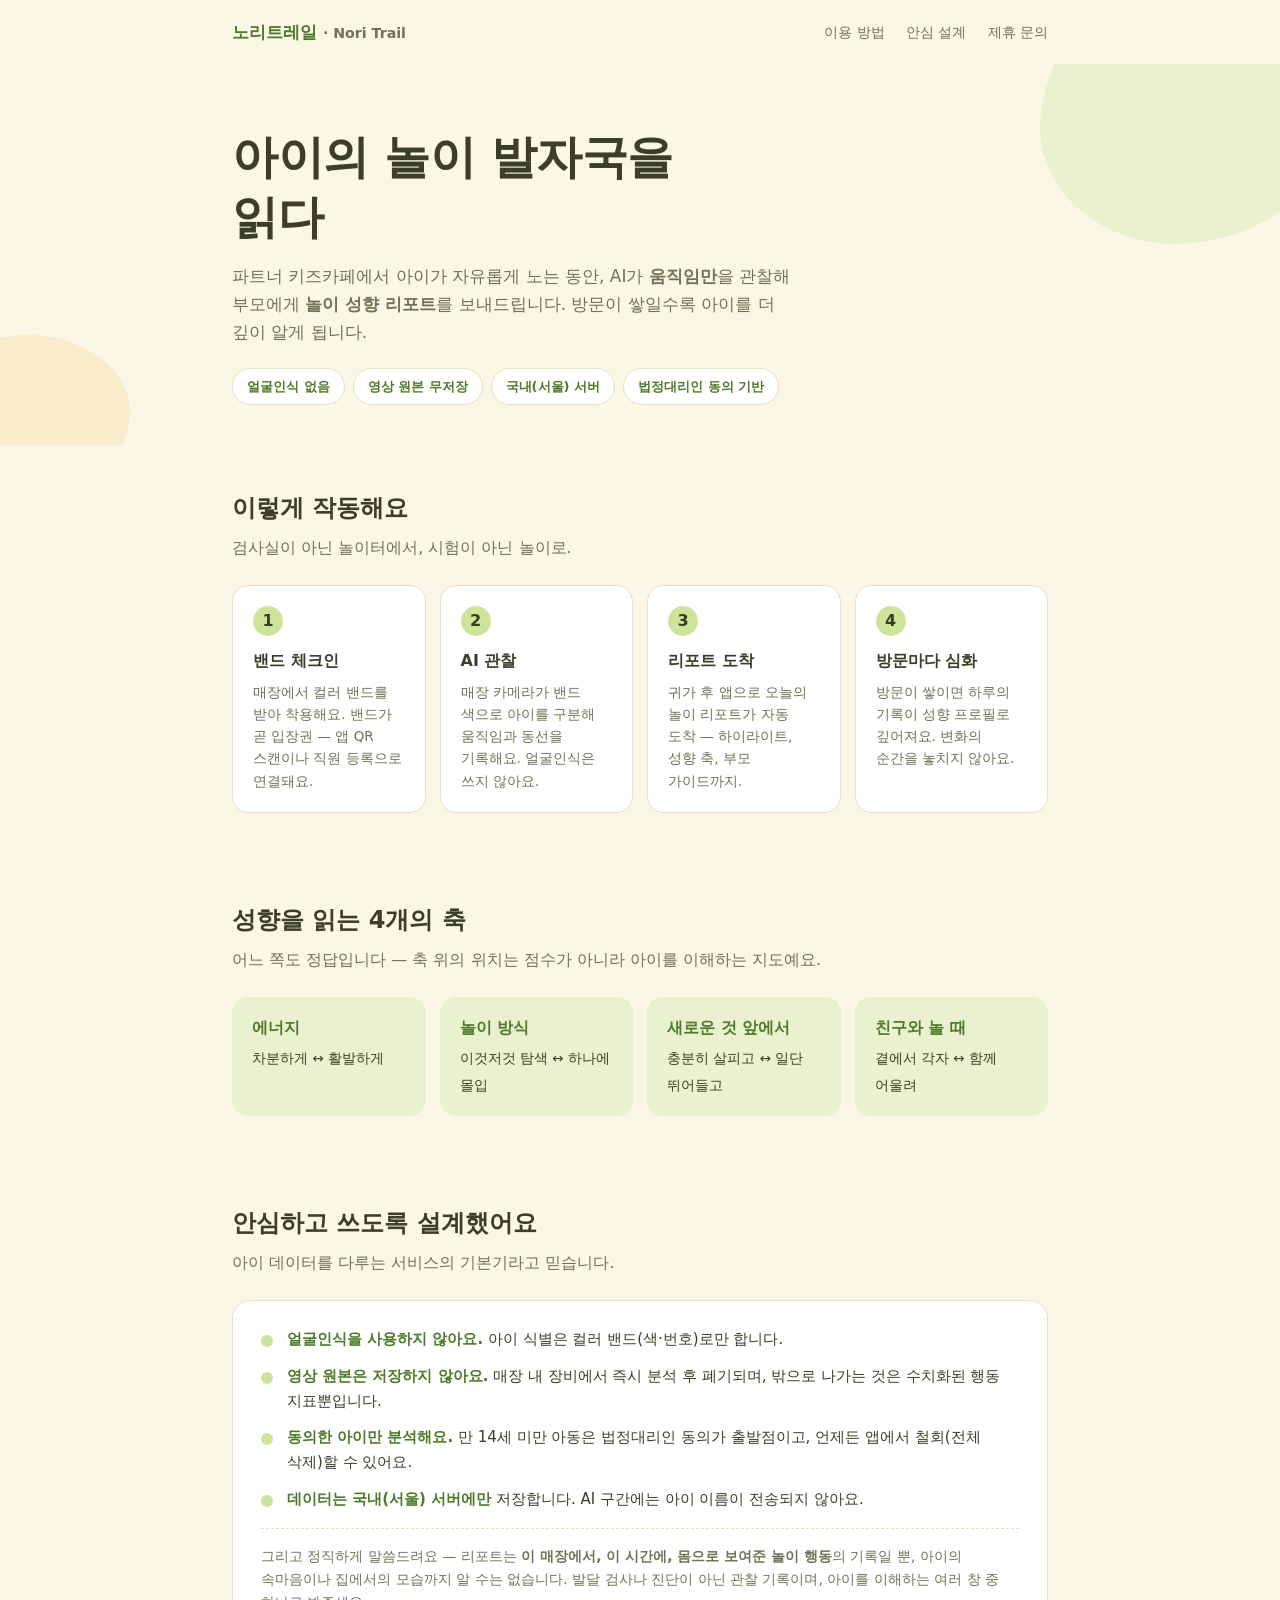
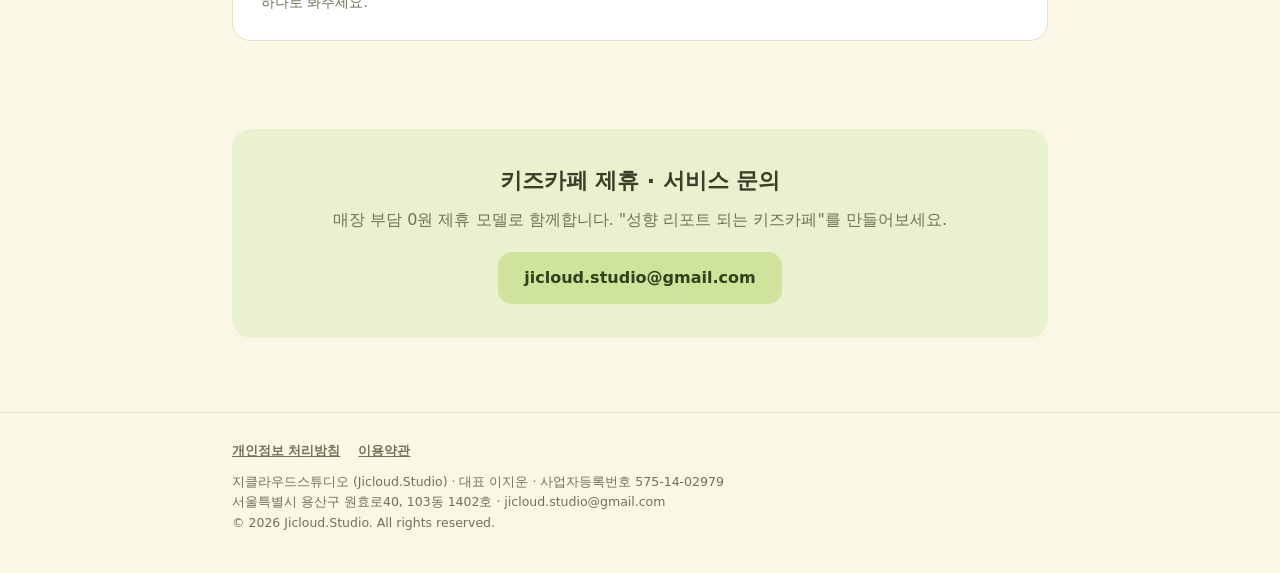
==== index.html @ 5cb430b4 "노리트레일 랜딩 + 법률문서 (noritrail.com) Co-Authored-By: Claude Fable 5 <noreply@anthropic.com>" ====
<!doctype html>
<html lang="ko">
<head>
<meta charset="utf-8" />
<meta name="viewport" content="width=device-width, initial-scale=1" />
<meta name="color-scheme" content="only light" />
<title>노리트레일 — 아이의 놀이 발자국을 읽다</title>
<meta name="description" content="파트너 키즈카페에서 아이가 자유롭게 노는 동안, AI가 움직임만을 관찰해 놀이 성향 리포트를 보내드립니다. 얼굴인식 없음, 영상 원본 무저장." />
<link rel="stylesheet" href="style.css" />
<link rel="icon" href="data:image/svg+xml,<svg xmlns='http://www.w3.org/2000/svg' viewBox='0 0 100 100'><circle cx='50' cy='50' r='42' fill='%23CFE39A'/><circle cx='38' cy='42' r='7' fill='%234E7A2A'/><circle cx='62' cy='42' r='7' fill='%234E7A2A'/><circle cx='50' cy='63' r='9' fill='%234E7A2A'/></svg>" />
</head>
<body>

<header class="site">
  <div class="wrap">
    <a class="logo" href="/">노리트레일 <small>· Nori Trail</small></a>
    <nav>
      <a href="#how">이용 방법</a>
      <a href="#safe">안심 설계</a>
      <a href="#contact">제휴 문의</a>
    </nav>
  </div>
</header>

<div class="hero">
  <div class="blob b1"></div><div class="blob b2"></div>
  <div class="wrap">
    <h1>아이의 놀이 발자국을<br />읽다</h1>
    <p class="lead">파트너 키즈카페에서 아이가 자유롭게 노는 동안, AI가 <b>움직임만</b>을 관찰해
      부모에게 <b>놀이 성향 리포트</b>를 보내드립니다. 방문이 쌓일수록 아이를 더 깊이 알게 됩니다.</p>
    <div class="badge-row">
      <span class="badge">얼굴인식 없음</span>
      <span class="badge">영상 원본 무저장</span>
      <span class="badge">국내(서울) 서버</span>
      <span class="badge">법정대리인 동의 기반</span>
    </div>
  </div>
</div>

<section id="how">
  <div class="wrap">
    <h2 class="sec">이렇게 작동해요</h2>
    <p class="sub">검사실이 아닌 놀이터에서, 시험이 아닌 놀이로.</p>
    <div class="steps">
      <div class="step"><div class="no">1</div><h3>밴드 체크인</h3>
        <p>매장에서 컬러 밴드를 받아 착용해요. 밴드가 곧 입장권 — 앱 QR 스캔이나 직원 등록으로 연결돼요.</p></div>
      <div class="step"><div class="no">2</div><h3>AI 관찰</h3>
        <p>매장 카메라가 밴드 색으로 아이를 구분해 움직임과 동선을 기록해요. 얼굴인식은 쓰지 않아요.</p></div>
      <div class="step"><div class="no">3</div><h3>리포트 도착</h3>
        <p>귀가 후 앱으로 오늘의 놀이 리포트가 자동 도착 — 하이라이트, 성향 축, 부모 가이드까지.</p></div>
      <div class="step"><div class="no">4</div><h3>방문마다 심화</h3>
        <p>방문이 쌓이면 하루의 기록이 성향 프로필로 깊어져요. 변화의 순간을 놓치지 않아요.</p></div>
    </div>
  </div>
</section>

<section>
  <div class="wrap">
    <h2 class="sec">성향을 읽는 4개의 축</h2>
    <p class="sub">어느 쪽도 정답입니다 — 축 위의 위치는 점수가 아니라 아이를 이해하는 지도예요.</p>
    <div class="axes">
      <div class="axis"><b>에너지</b><span>차분하게 ↔ 활발하게</span></div>
      <div class="axis"><b>놀이 방식</b><span>이것저것 탐색 ↔ 하나에 몰입</span></div>
      <div class="axis"><b>새로운 것 앞에서</b><span>충분히 살피고 ↔ 일단 뛰어들고</span></div>
      <div class="axis"><b>친구와 놀 때</b><span>곁에서 각자 ↔ 함께 어울려</span></div>
    </div>
  </div>
</section>

<section id="safe">
  <div class="wrap">
    <h2 class="sec">안심하고 쓰도록 설계했어요</h2>
    <p class="sub">아이 데이터를 다루는 서비스의 기본기라고 믿습니다.</p>
    <div class="safe">
      <ul>
        <li><b>얼굴인식을 사용하지 않아요.</b> 아이 식별은 컬러 밴드(색·번호)로만 합니다.</li>
        <li><b>영상 원본은 저장하지 않아요.</b> 매장 내 장비에서 즉시 분석 후 폐기되며, 밖으로 나가는 것은 수치화된 행동 지표뿐입니다.</li>
        <li><b>동의한 아이만 분석해요.</b> 만 14세 미만 아동은 법정대리인 동의가 출발점이고, 언제든 앱에서 철회(전체 삭제)할 수 있어요.</li>
        <li><b>데이터는 국내(서울) 서버에만</b> 저장합니다. AI 구간에는 아이 이름이 전송되지 않아요.</li>
      </ul>
      <p class="honest">그리고 정직하게 말씀드려요 — 리포트는 <b>이 매장에서, 이 시간에, 몸으로 보여준 놀이 행동</b>의 기록일 뿐,
        아이의 속마음이나 집에서의 모습까지 알 수는 없습니다. 발달 검사나 진단이 아닌 관찰 기록이며,
        아이를 이해하는 여러 창 중 하나로 봐주세요.</p>
    </div>
  </div>
</section>

<section id="contact">
  <div class="wrap">
    <div class="cta">
      <h2>키즈카페 제휴 · 서비스 문의</h2>
      <p>매장 부담 0원 제휴 모델로 함께합니다. "성향 리포트 되는 키즈카페"를 만들어보세요.</p>
      <a class="btn" href="mailto:jicloud.studio@gmail.com">jicloud.studio@gmail.com</a>
    </div>
  </div>
</section>

<footer class="site">
  <div class="wrap">
    <div class="links">
      <a href="/privacy.html">개인정보 처리방침</a>
      <a href="/terms.html">이용약관</a>
    </div>
    지클라우드스튜디오 (Jicloud.Studio) · 대표 이지운 · 사업자등록번호 575-14-02979<br />
    서울특별시 용산구 원효로40, 103동 1402호 · jicloud.studio@gmail.com<br />
    © 2026 Jicloud.Studio. All rights reserved.
  </div>
</footer>

</body>
</html>
---- style.css ----
/* 노리트레일 — 내추럴 파스텔 (라이트 고정, 디자인_가이드라인.md) */
:root {
  --bg: #FAF7E6; --surface: #FFFFFF; --leaf: #CFE39A; --leaf-soft: #E9F1CF;
  --apricot: #F7D389; --accent: #4E7A2A; --ink: #3B3F2A; --muted: #6E7355; --line: #E7E0C2;
  color-scheme: only light;
}
* { box-sizing: border-box; margin: 0; padding: 0; }
html { -webkit-text-size-adjust: 100%; }
body {
  background: var(--bg); color: var(--ink);
  font-family: Pretendard, "Apple SD Gothic Neo", "Noto Sans KR", system-ui, sans-serif;
  line-height: 1.65; word-break: keep-all; overflow-wrap: break-word;
  -webkit-font-smoothing: antialiased;
}
.wrap { max-width: 860px; margin: 0 auto; padding: 0 22px; }
a { color: var(--accent); }

header.site { padding: 18px 0; }
header.site .wrap { display: flex; justify-content: space-between; align-items: center; }
.logo { font-weight: 800; color: var(--accent); font-size: 17px; text-decoration: none; }
.logo small { color: var(--muted); font-weight: 600; }
nav a { margin-left: 16px; font-size: 14px; text-decoration: none; color: var(--muted); }

.hero { padding: 64px 0 40px; position: relative; overflow: hidden; }
.hero h1 { font-size: clamp(30px, 6vw, 46px); line-height: 1.3; letter-spacing: -0.01em; }
.hero p.lead { margin-top: 14px; font-size: 17px; color: var(--muted); max-width: 34em; }
.blob { position: absolute; border-radius: 48% 52% 55% 45%/55% 45% 55% 45%; z-index: -1; }
.b1 { width: 300px; height: 260px; background: var(--leaf-soft); top: -80px; right: -60px; }
.b2 { width: 200px; height: 170px; background: #F8ECCB; bottom: -60px; left: -70px; }

.badge-row { display: flex; flex-wrap: wrap; gap: 8px; margin-top: 22px; }
.badge { background: var(--surface); border: 1px solid var(--line); border-radius: 999px;
  padding: 7px 14px; font-size: 13px; font-weight: 700; color: var(--accent); }

section { padding: 44px 0; }
h2.sec { font-size: 24px; margin-bottom: 6px; }
p.sub { color: var(--muted); margin-bottom: 24px; }

.steps { display: grid; grid-template-columns: repeat(auto-fit, minmax(190px, 1fr)); gap: 14px; }
.step { background: var(--surface); border: 1px solid var(--line); border-radius: 16px; padding: 20px; }
.step .no { width: 30px; height: 30px; border-radius: 50%; background: var(--leaf); color: #33401D;
  font-weight: 800; display: flex; align-items: center; justify-content: center; margin-bottom: 12px; }
.step h3 { font-size: 16px; margin-bottom: 6px; }
.step p { font-size: 13.5px; color: var(--muted); }

.axes { display: grid; grid-template-columns: repeat(auto-fit, minmax(190px, 1fr)); gap: 14px; }
.axis { background: var(--leaf-soft); border-radius: 16px; padding: 18px 20px; }
.axis b { display: block; margin-bottom: 4px; color: var(--accent); }
.axis span { font-size: 13.5px; color: var(--ink); }

.safe { background: var(--surface); border: 1px solid var(--line); border-radius: 18px; padding: 26px 28px; }
.safe ul { list-style: none; }
.safe li { padding-left: 26px; position: relative; margin-bottom: 12px; font-size: 15px; }
.safe li::before { content: ''; position: absolute; left: 0; top: 8px; width: 12px; height: 12px;
  border-radius: 50%; background: var(--leaf); }
.safe li b { color: var(--accent); }
.honest { margin-top: 16px; font-size: 14px; color: var(--muted); border-top: 1px dashed var(--line); padding-top: 16px; }

.cta { background: var(--leaf-soft); border-radius: 20px; padding: 34px; text-align: center; }
.cta h2 { font-size: 22px; margin-bottom: 8px; }
.cta p { color: var(--muted); margin-bottom: 18px; }
.btn { display: inline-block; background: var(--leaf); color: #33401D; font-weight: 800;
  padding: 13px 26px; border-radius: 14px; text-decoration: none; }

footer.site { border-top: 1px solid var(--line); padding: 28px 0 40px; margin-top: 30px; }
footer.site .wrap { font-size: 12.5px; color: var(--muted); }
footer.site a { color: var(--muted); }
footer.site .links { margin-bottom: 10px; }
footer.site .links a { margin-right: 14px; font-weight: 700; }

/* 문서 페이지 */
.doc { background: var(--surface); border: 1px solid var(--line); border-radius: 18px;
  padding: 34px 34px 40px; margin: 30px 0 50px; }
.doc h1 { font-size: 26px; margin-bottom: 4px; }
.doc .meta { color: var(--muted); font-size: 13px; margin-bottom: 26px; }
.doc h2 { font-size: 18px; margin: 28px 0 10px; color: var(--accent); }
.doc p, .doc li { font-size: 15px; margin-bottom: 8px; }
.doc ul, .doc ol { padding-left: 22px; margin-bottom: 10px; }
.doc table { width: 100%; border-collapse: collapse; margin: 10px 0 16px; font-size: 14px; }
.doc th, .doc td { border: 1px solid var(--line); padding: 8px 11px; text-align: left; vertical-align: top; }
.doc th { background: var(--bg); }
.doc .note { background: var(--leaf-soft); border-radius: 12px; padding: 14px 16px; font-size: 13.5px; margin: 14px 0; }
@media (max-width: 560px) { .doc { padding: 24px 18px 30px; } .doc table { font-size: 12.5px; } }
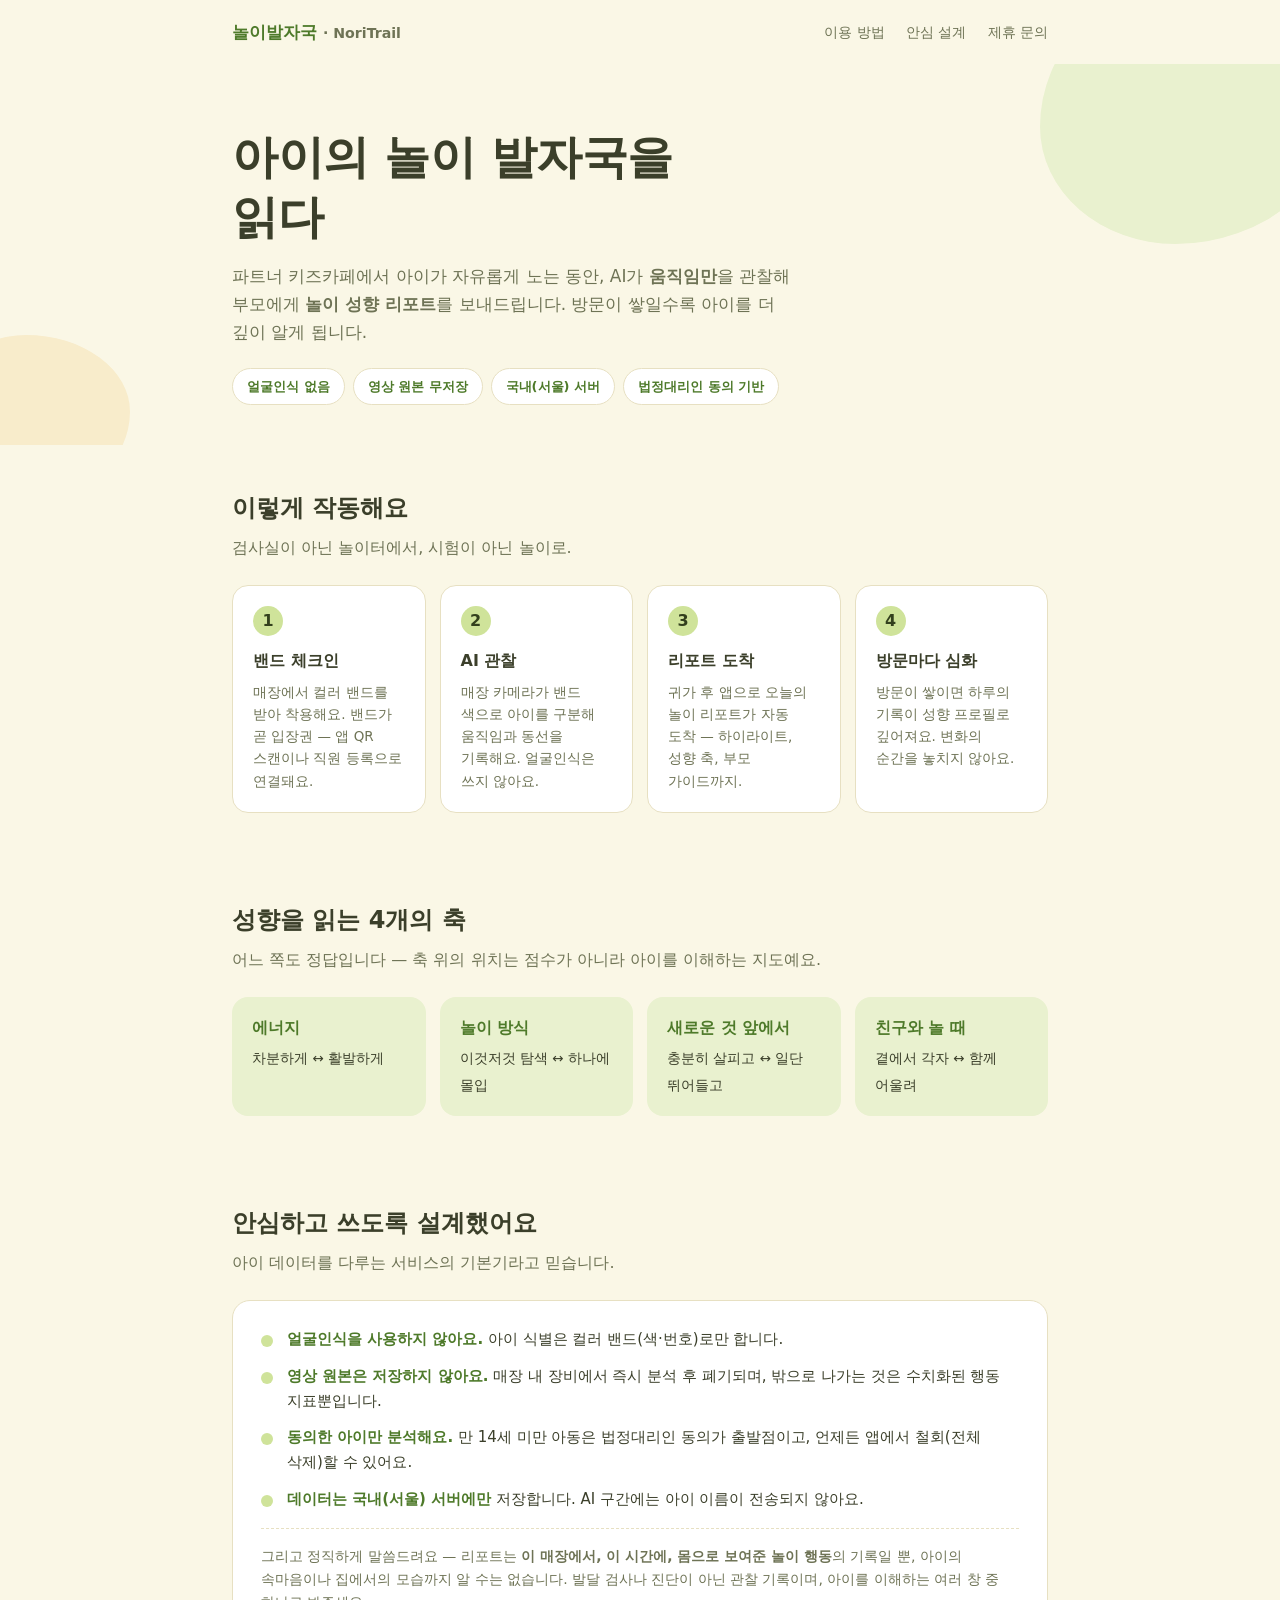
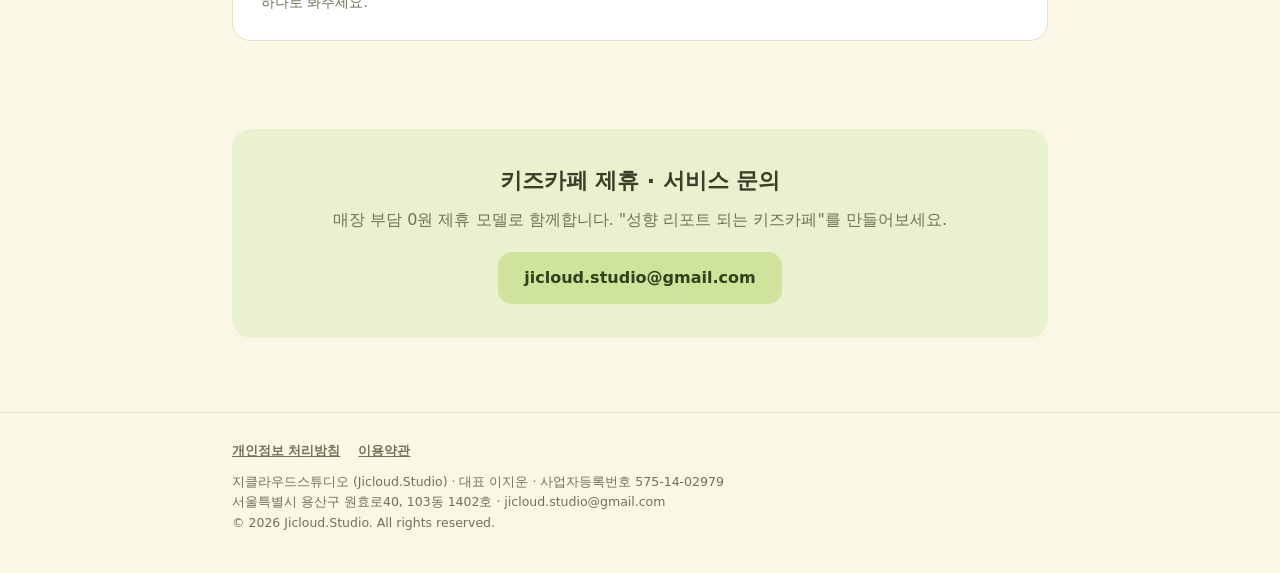
==== commit 4ceb3e66: "브랜드 한글명 정정: 노리트레일 → 놀이발자국 (NoriTrail) Co-Authored-By: Claude Fable 5 <noreply@anthropic.com>" ====
--- a/index.html
+++ b/index.html
@@ -4,7 +4,7 @@
 <meta charset="utf-8" />
 <meta name="viewport" content="width=device-width, initial-scale=1" />
 <meta name="color-scheme" content="only light" />
-<title>노리트레일 — 아이의 놀이 발자국을 읽다</title>
+<title>놀이발자국 — 아이의 놀이 발자국을 읽다</title>
 <meta name="description" content="파트너 키즈카페에서 아이가 자유롭게 노는 동안, AI가 움직임만을 관찰해 놀이 성향 리포트를 보내드립니다. 얼굴인식 없음, 영상 원본 무저장." />
 <link rel="stylesheet" href="style.css" />
 <link rel="icon" href="data:image/svg+xml,<svg xmlns='http://www.w3.org/2000/svg' viewBox='0 0 100 100'><circle cx='50' cy='50' r='42' fill='%23CFE39A'/><circle cx='38' cy='42' r='7' fill='%234E7A2A'/><circle cx='62' cy='42' r='7' fill='%234E7A2A'/><circle cx='50' cy='63' r='9' fill='%234E7A2A'/></svg>" />
@@ -13,7 +13,7 @@
 
 <header class="site">
   <div class="wrap">
-    <a class="logo" href="/">노리트레일 <small>· Nori Trail</small></a>
+    <a class="logo" href="/">놀이발자국 <small>· NoriTrail</small></a>
     <nav>
       <a href="#how">이용 방법</a>
       <a href="#safe">안심 설계</a>
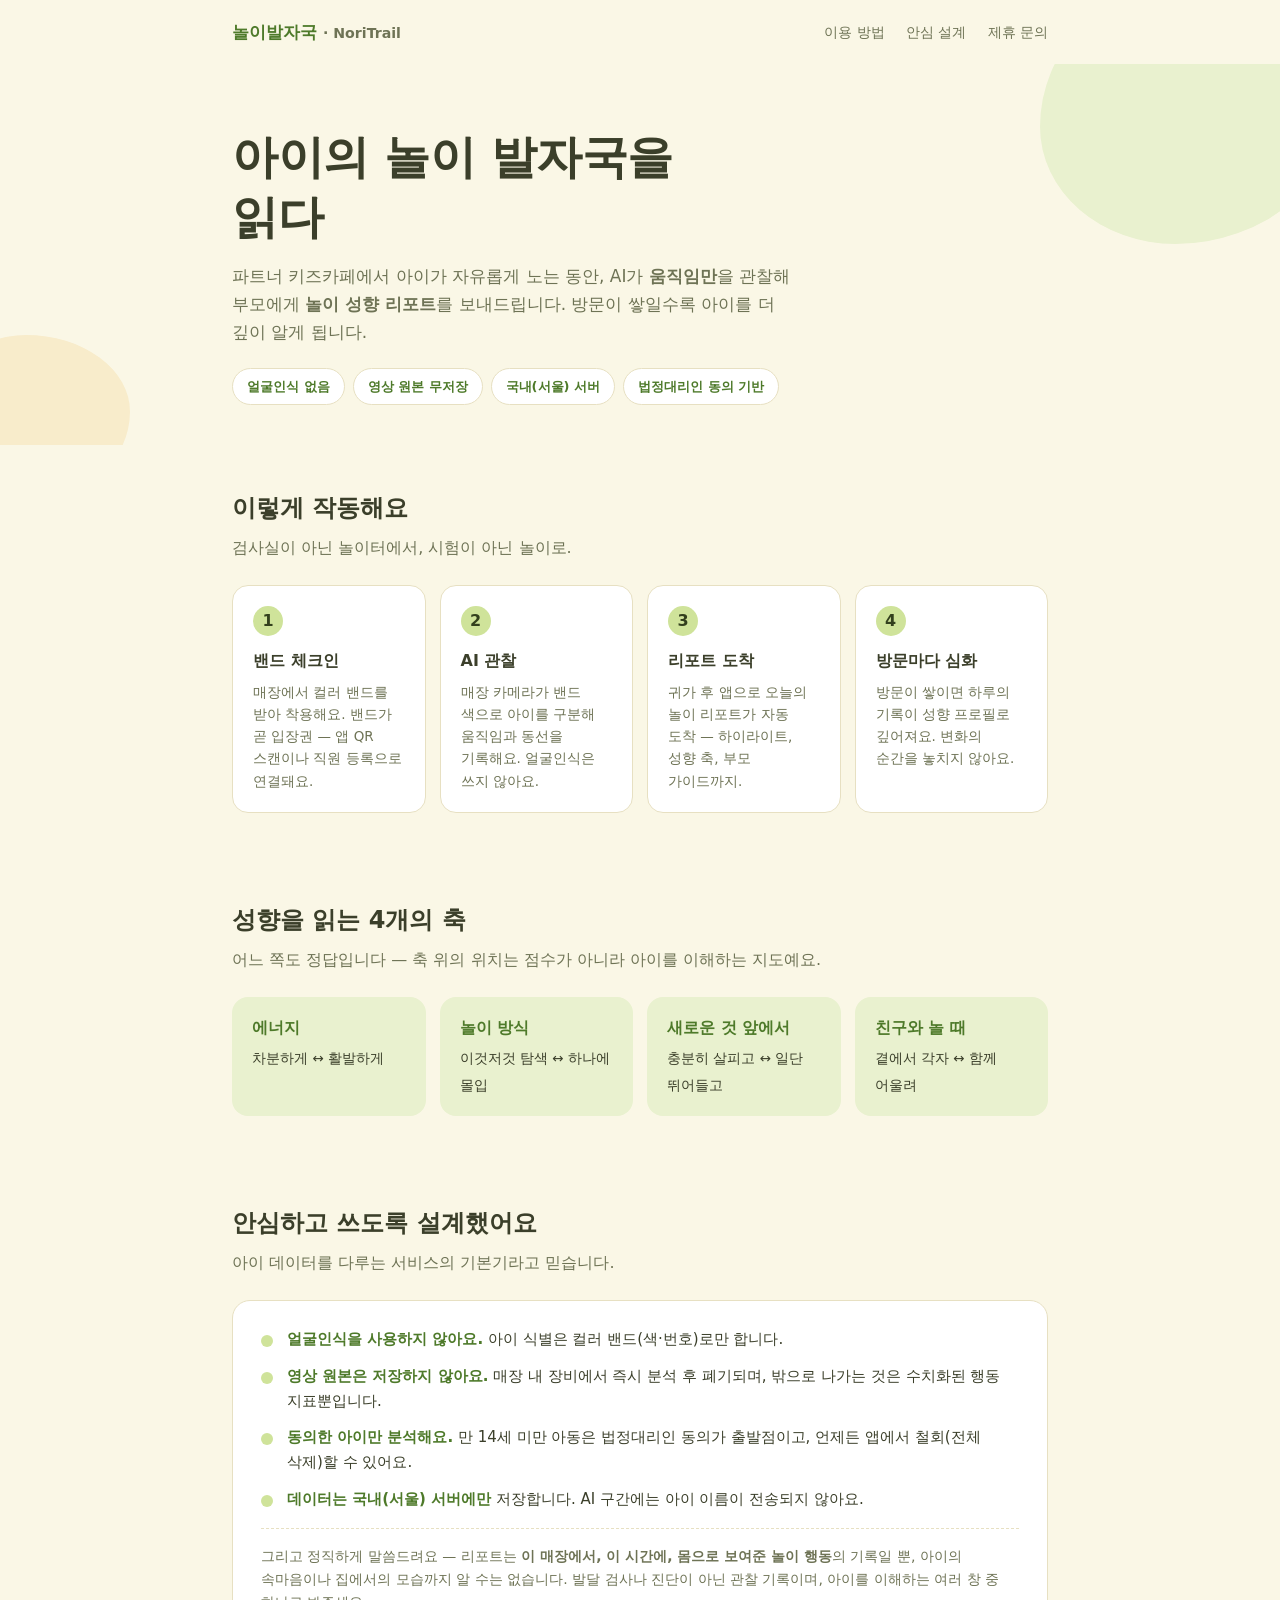
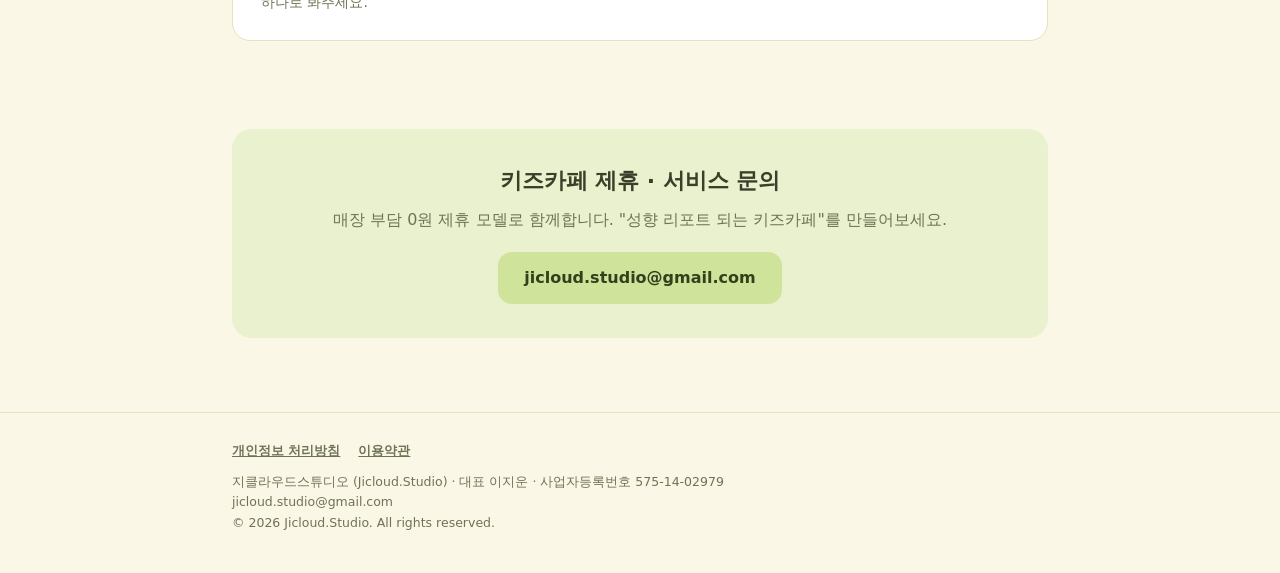
==== commit f600dc2e: "푸터에서 사업장 주소 제거 (개인정보 보호) Co-Authored-By: Claude Fable 5 <noreply@anthropic.com>" ====
--- a/index.html
+++ b/index.html
@@ -102,7 +102,7 @@
       <a href="/terms.html">이용약관</a>
     </div>
     지클라우드스튜디오 (Jicloud.Studio) · 대표 이지운 · 사업자등록번호 575-14-02979<br />
-    서울특별시 용산구 원효로40, 103동 1402호 · jicloud.studio@gmail.com<br />
+    jicloud.studio@gmail.com<br />
     © 2026 Jicloud.Studio. All rights reserved.
   </div>
 </footer>
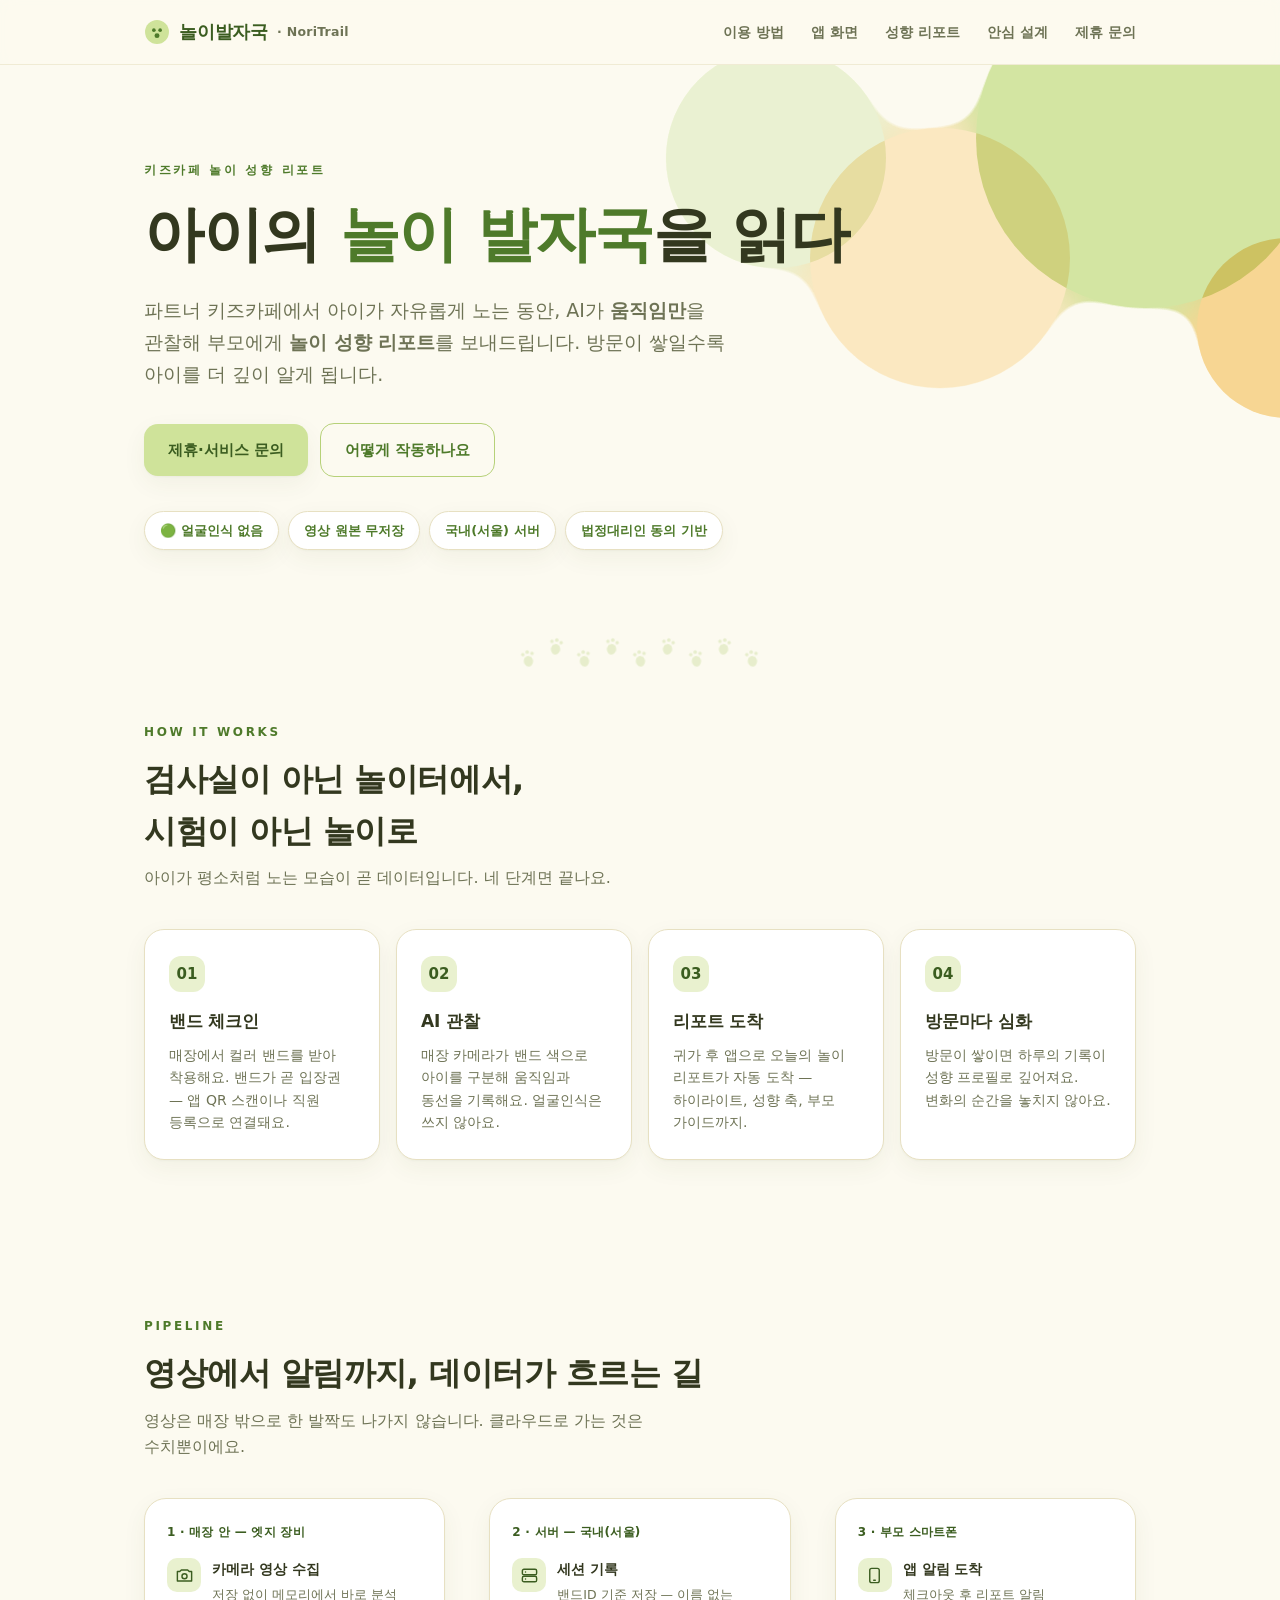
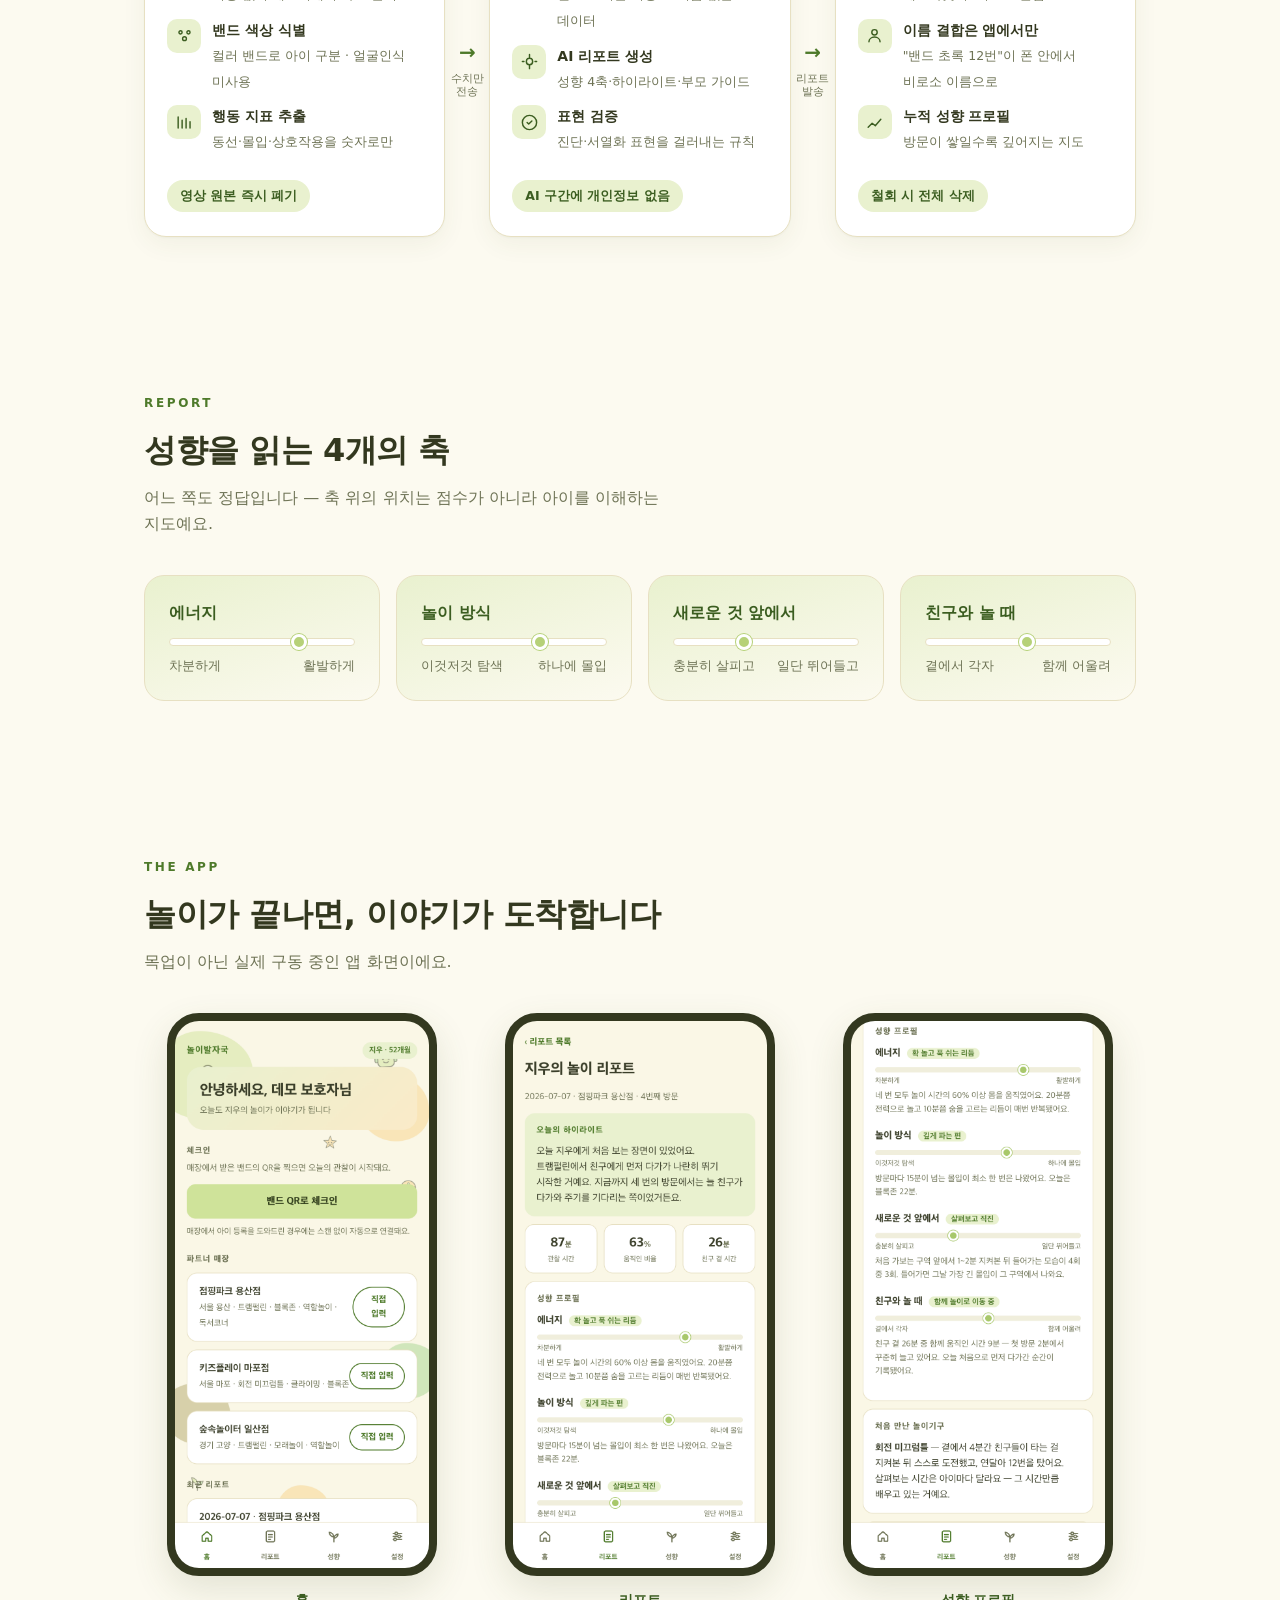
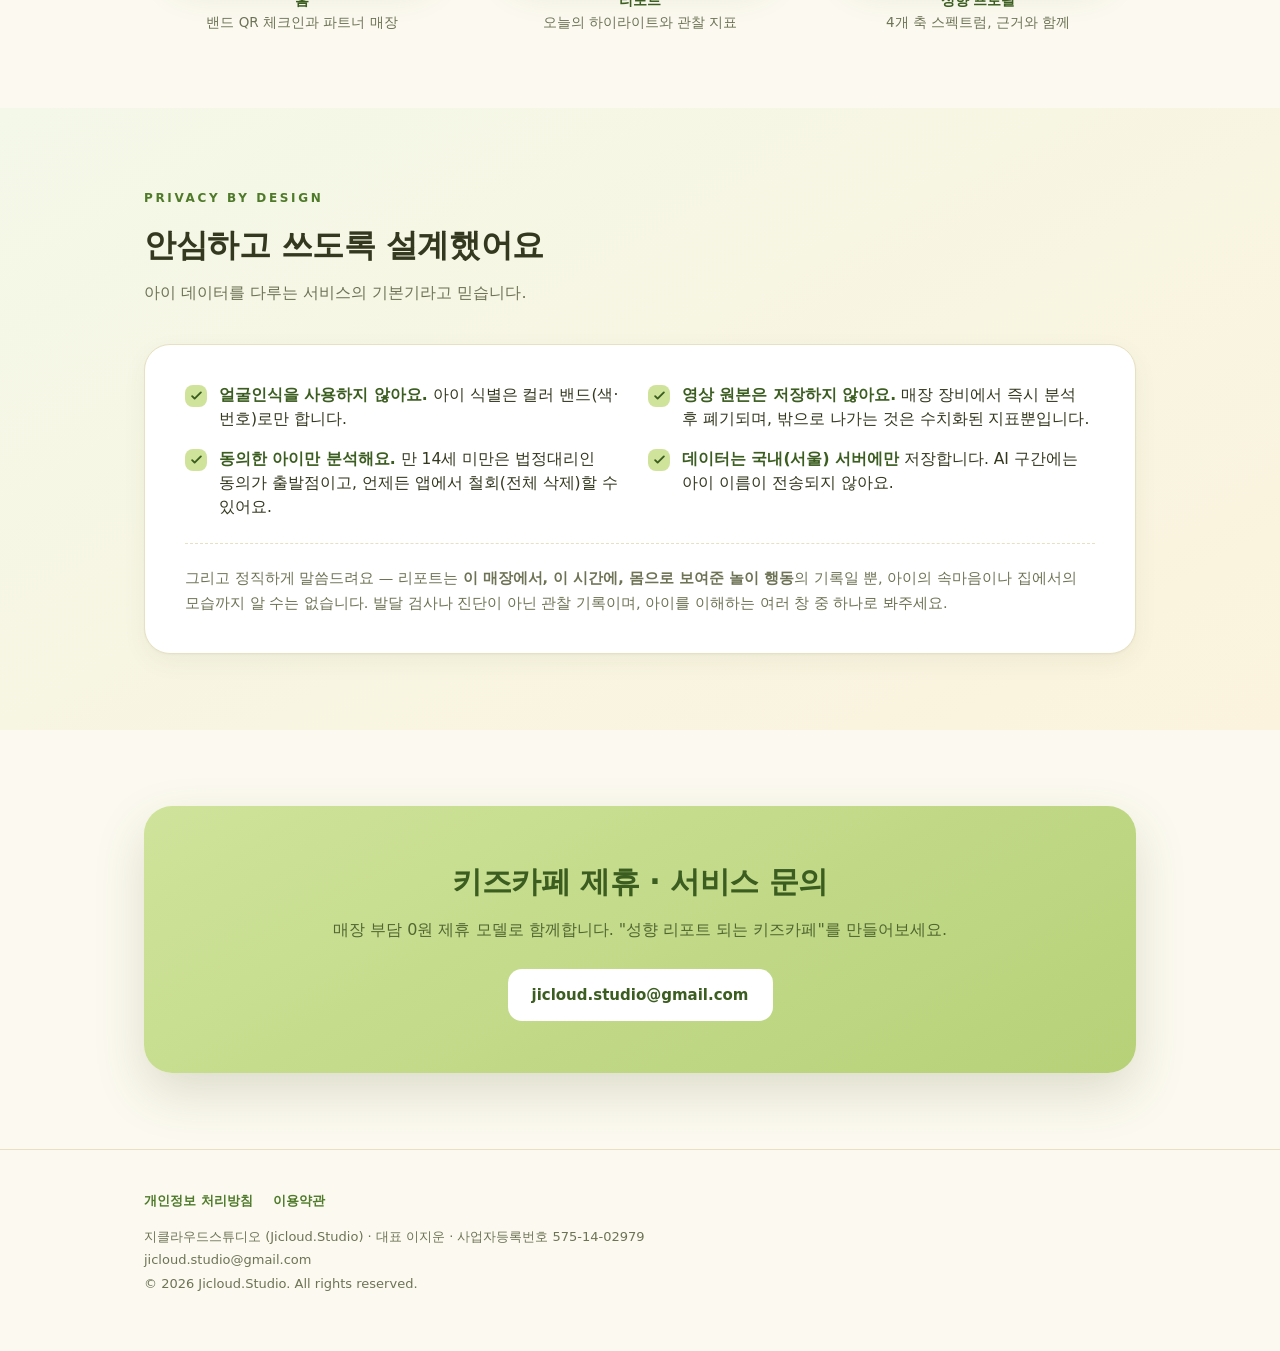
==== commit a2d2238d: "홈페이지 리디자인 적용 (gooey blob·스크롤 등장·파이프라인·실제 앱화면), 프리뷰 정리 Co-Authored-By: Claude Fable 5 <noreply@anthro" ====
--- a/index.html
+++ b/index.html
@@ -6,16 +6,196 @@
 <meta name="color-scheme" content="only light" />
 <title>놀이발자국 — 아이의 놀이 발자국을 읽다</title>
 <meta name="description" content="파트너 키즈카페에서 아이가 자유롭게 노는 동안, AI가 움직임만을 관찰해 놀이 성향 리포트를 보내드립니다. 얼굴인식 없음, 영상 원본 무저장." />
-<link rel="stylesheet" href="style.css" />
-<link rel="icon" href="data:image/svg+xml,<svg xmlns='http://www.w3.org/2000/svg' viewBox='0 0 100 100'><circle cx='50' cy='50' r='42' fill='%23CFE39A'/><circle cx='38' cy='42' r='7' fill='%234E7A2A'/><circle cx='62' cy='42' r='7' fill='%234E7A2A'/><circle cx='50' cy='63' r='9' fill='%234E7A2A'/></svg>" />
+<style>
+  :root {
+    --ivory:#FAF7E6; --cream:#FCFAF0; --surface:#FFFFFF;
+    --leaf:#CFE39A; --leaf-deep:#B6D178; --leaf-soft:#E9F1CF;
+    --apricot:#F7D389; --apricot-soft:#FBE7BD;
+    --accent:#4E7A2A; --accent-deep:#3B5D20; --ink:#33381F; --muted:#6E7355; --line:#E7E0C2;
+    --shadow: 0 1px 2px rgba(75,90,40,.04), 0 8px 24px rgba(75,90,40,.06);
+    color-scheme: only light;
+  }
+  * { box-sizing:border-box; margin:0; padding:0; }
+  html { -webkit-text-size-adjust:100%; scroll-behavior:smooth; }
+  body {
+    background:var(--cream); color:var(--ink);
+    font-family:Pretendard,"Apple SD Gothic Neo","Noto Sans KR",system-ui,sans-serif;
+    line-height:1.62; word-break:keep-all; overflow-wrap:break-word; overflow-x:hidden;
+    -webkit-font-smoothing:antialiased; text-rendering:optimizeLegibility;
+  }
+  .wrap { max-width:1040px; margin:0 auto; padding:0 24px; }
+  a { color:var(--accent); text-decoration:none; }
+  .eyebrow { font-size:12px; font-weight:800; letter-spacing:.22em; text-transform:uppercase; color:var(--accent); }
+
+  /* ── 헤더 ── */
+  header.site { position:sticky; top:0; z-index:50; backdrop-filter:saturate(1.4) blur(8px);
+    background:rgba(252,250,240,.72); border-bottom:1px solid rgba(231,224,194,.6); }
+  header.site .wrap { display:flex; justify-content:space-between; align-items:center; height:64px; }
+  .logo { font-weight:800; color:var(--accent-deep); font-size:18px; letter-spacing:-.01em; display:flex; align-items:center; gap:9px; }
+  .logo .mark { width:26px; height:26px; }
+  .logo small { color:var(--muted); font-weight:600; font-size:12.5px; letter-spacing:.02em; }
+  nav.top a { margin-left:22px; font-size:14px; color:var(--muted); font-weight:600; transition:color .2s; }
+  nav.top a:hover { color:var(--accent); }
+  @media (max-width:620px){ nav.top { display:none; } }
+
+  /* ── 히어로 ── */
+  .hero { position:relative; padding:96px 0 84px; overflow:hidden; }
+  .goo { position:absolute; inset:-10% -10% auto -10%; height:640px; z-index:0; filter:url(#goo);
+    pointer-events:none; opacity:.9; }
+  .goo span { position:absolute; border-radius:50%; display:block; mix-blend-mode:multiply; }
+  .g1 { width:340px; height:340px; background:var(--leaf); top:-40px; right:6%; animation:drift1 22s ease-in-out infinite; }
+  .g2 { width:260px; height:260px; background:var(--apricot-soft); top:120px; right:22%; animation:drift2 26s ease-in-out infinite; }
+  .g3 { width:220px; height:220px; background:var(--leaf-soft); top:40px; right:34%; animation:drift3 19s ease-in-out infinite; }
+  .g4 { width:180px; height:180px; background:var(--apricot); top:230px; right:2%; animation:drift2 30s ease-in-out infinite reverse; }
+  @keyframes drift1 { 0%,100%{transform:translate(0,0) scale(1)} 50%{transform:translate(-40px,30px) scale(1.08)} }
+  @keyframes drift2 { 0%,100%{transform:translate(0,0) scale(1)} 50%{transform:translate(34px,-26px) scale(.94)} }
+  @keyframes drift3 { 0%,100%{transform:translate(0,0) scale(1)} 50%{transform:translate(20px,40px) scale(1.06)} }
+  .hero .wrap { position:relative; z-index:2; }
+  .hero .eyebrow { display:block; margin-bottom:18px; }
+  .hero h1 { font-size:clamp(34px,6.4vw,60px); line-height:1.22; letter-spacing:-.022em; font-weight:800;
+    text-wrap:balance; max-width:15em; }
+  .hero h1 .accent { color:var(--accent); }
+  .hero p.lead { margin-top:22px; font-size:clamp(16px,2.2vw,19px); color:var(--muted); max-width:32em; line-height:1.7; }
+  .cta-row { margin-top:32px; display:flex; gap:12px; flex-wrap:wrap; align-items:center; }
+  .btn { display:inline-flex; align-items:center; gap:8px; font-weight:800; border-radius:14px; padding:14px 24px;
+    font-size:15px; transition:transform .18s ease, box-shadow .18s ease; }
+  .btn.primary { background:var(--leaf); color:var(--accent-deep); box-shadow:var(--shadow); }
+  .btn.primary:hover { transform:translateY(-2px); box-shadow:0 10px 28px rgba(75,90,40,.14); }
+  .btn.ghost { color:var(--accent); border:1.5px solid var(--leaf-deep); }
+  .btn.ghost:hover { background:var(--leaf-soft); }
+  .badge-row { margin-top:34px; display:flex; flex-wrap:wrap; gap:9px; }
+  .badge { background:var(--surface); border:1px solid var(--line); border-radius:999px; padding:8px 15px;
+    font-size:13px; font-weight:700; color:var(--accent); box-shadow:var(--shadow); display:inline-flex; gap:6px; align-items:center; }
+  .badge svg { width:14px; height:14px; }
+
+  /* 발자국 트레일 */
+  .trail { display:flex; justify-content:center; gap:0; margin:8px 0 -20px; opacity:.5; }
+  .paw { width:16px; height:20px; opacity:0; animation:pawin .5s ease forwards; }
+  .paw:nth-child(odd){ transform:translateY(6px) rotate(-8deg); }
+  .paw:nth-child(even){ transform:translateY(-6px) rotate(8deg); }
+  @keyframes pawin { to { opacity:.6; } }
+
+  /* ── 섹션 공통 ── */
+  section { padding:76px 0; position:relative; }
+  .sec-head { max-width:36em; margin-bottom:38px; }
+  .sec-head h2 { font-size:clamp(24px,3.6vw,32px); letter-spacing:-.015em; font-weight:800; margin:10px 0 8px; text-wrap:balance; }
+  .sec-head p { color:var(--muted); font-size:16px; }
+
+  /* 작동 방식 — 트레일 연결 */
+  .steps { display:grid; grid-template-columns:repeat(auto-fit,minmax(210px,1fr)); gap:16px; }
+  .step { background:var(--surface); border:1px solid var(--line); border-radius:20px; padding:26px 24px;
+    box-shadow:var(--shadow); position:relative; }
+  .step .no { width:36px; height:36px; border-radius:12px; background:var(--leaf-soft); color:var(--accent-deep);
+    font-weight:800; font-size:15px; display:flex; align-items:center; justify-content:center; margin-bottom:16px; }
+  .step h3 { font-size:17px; margin-bottom:8px; letter-spacing:-.01em; }
+  .step p { font-size:14px; color:var(--muted); line-height:1.6; }
+
+  /* 성향 4축 */
+  .axes { display:grid; grid-template-columns:repeat(auto-fit,minmax(220px,1fr)); gap:16px; }
+  .axis { background:linear-gradient(160deg,var(--leaf-soft),var(--cream)); border:1px solid var(--line);
+    border-radius:20px; padding:24px; }
+  .axis b { display:block; color:var(--accent-deep); font-size:16px; margin-bottom:12px; }
+  .axis .spec { height:8px; border-radius:5px; background:#fff; border:1px solid var(--line); position:relative; margin-bottom:10px; }
+  .axis .spec i { position:absolute; top:50%; transform:translate(-50%,-50%); width:16px; height:16px; border-radius:50%;
+    background:var(--leaf-deep); border:3px solid #fff; box-shadow:0 0 0 1px var(--leaf-deep); }
+  .axis .poles { display:flex; justify-content:space-between; font-size:12.5px; color:var(--muted); }
+
+  /* 안심 설계 — 큰 카드 */
+  .safe-band { background:linear-gradient(150deg,#F4F8E8,#FBF3DD); }
+  .safe { background:var(--surface); border:1px solid var(--line); border-radius:26px; padding:38px 40px; box-shadow:var(--shadow); }
+  .safe ul { list-style:none; display:grid; gap:16px; grid-template-columns:1fr 1fr; }
+  @media (max-width:640px){ .safe ul { grid-template-columns:1fr; } .safe { padding:28px 22px; } }
+  .safe li { padding-left:34px; position:relative; font-size:15.5px; line-height:1.55; }
+  .safe li::before { content:''; position:absolute; left:0; top:2px; width:22px; height:22px; border-radius:8px;
+    background:var(--leaf); background-image:url("data:image/svg+xml,%3Csvg xmlns='http://www.w3.org/2000/svg' viewBox='0 0 24 24'%3E%3Cpath fill='none' stroke='%233B5D20' stroke-width='3' stroke-linecap='round' stroke-linejoin='round' d='M5 13l4 4L19 7'/%3E%3C/svg%3E");
+    background-size:15px; background-repeat:no-repeat; background-position:center; }
+  .safe li b { color:var(--accent-deep); }
+  .honest { margin-top:24px; padding-top:22px; border-top:1px dashed var(--line); font-size:14.5px; color:var(--muted); line-height:1.7; }
+
+  /* CTA */
+  .cta-band { text-align:center; }
+  .cta-card { background:linear-gradient(150deg,var(--leaf),var(--leaf-deep)); border-radius:28px; padding:52px 34px;
+    box-shadow:0 20px 50px rgba(75,90,40,.18); }
+  .cta-card h2 { color:var(--accent-deep); font-size:clamp(24px,3.4vw,30px); letter-spacing:-.015em; margin-bottom:10px; }
+  .cta-card p { color:#3d5222; opacity:.85; margin-bottom:26px; font-size:16px; }
+  .cta-card .btn { background:var(--surface); color:var(--accent-deep); }
+
+  /* 푸터 */
+  footer.site { border-top:1px solid var(--line); padding:40px 0 56px; color:var(--muted); font-size:13px; }
+  footer.site .links { margin-bottom:14px; display:flex; gap:20px; }
+  footer.site .links a { font-weight:700; color:var(--accent); }
+  footer.site .biz { line-height:1.8; }
+
+  /* 파이프라인 도식 */
+  .pipe { display:grid; grid-template-columns:1fr 44px 1fr 44px 1fr; align-items:stretch; }
+  .zone { background:var(--surface); border:1px solid var(--line); border-radius:22px; padding:24px 22px; box-shadow:var(--shadow); display:flex; flex-direction:column; }
+  .zone .ztag { font-size:12px; font-weight:800; color:var(--accent-deep); letter-spacing:.02em; margin-bottom:16px; }
+  .zone .zi { display:flex; gap:11px; align-items:flex-start; margin-bottom:12px; }
+  .zone .zi .ic { flex:0 0 34px; width:34px; height:34px; border-radius:10px; background:var(--leaf-soft);
+    display:flex; align-items:center; justify-content:center; }
+  .zone .zi .ic svg { width:19px; height:19px; stroke:var(--accent-deep); fill:none; stroke-width:1.8; stroke-linecap:round; stroke-linejoin:round; }
+  .zone .zi div b { font-size:14px; display:block; }
+  .zone .zi div span { font-size:12.5px; color:var(--muted); line-height:1.5; }
+  .zone .zbadge { margin-top:auto; padding-top:14px; }
+  .zone .zbadge span { display:inline-block; background:var(--leaf-soft); color:var(--accent-deep); font-weight:800;
+    font-size:12.5px; border-radius:999px; padding:6px 13px; }
+  .arrow { display:flex; flex-direction:column; align-items:center; justify-content:center; color:var(--accent); }
+  .arrow .a { font-size:20px; font-weight:800; }
+  .arrow small { font-size:10.5px; color:var(--muted); margin-top:3px; white-space:nowrap; text-align:center; line-height:1.3; }
+  @media (max-width:820px){
+    .pipe { grid-template-columns:1fr; gap:6px; }
+    .arrow { flex-direction:row; gap:8px; padding:2px 0; } .arrow .a { transform:rotate(90deg); }
+  }
+
+  /* 실제 앱 화면 */
+  .phones { display:grid; grid-template-columns:repeat(3,1fr); gap:22px; }
+  .phone-card { text-align:center; }
+  .phone { border:8px solid #33381F; border-radius:32px; overflow:hidden; background:#33381F;
+    box-shadow:0 14px 36px rgba(75,90,40,.14); max-width:270px; margin:0 auto; }
+  .phone img { display:block; width:100%; }
+  .phone-card .cap { margin-top:14px; font-size:13.5px; color:var(--muted); line-height:1.5; }
+  .phone-card .cap b { color:var(--accent-deep); display:block; margin-bottom:2px; }
+  @media (max-width:760px){
+    .phones { grid-auto-flow:column; grid-template-columns:none; grid-auto-columns:76%;
+      overflow-x:auto; scroll-snap-type:x mandatory; gap:16px; padding:4px 4px 14px; }
+    .phone-card { scroll-snap-align:center; }
+  }
+
+  /* ── 모션: 스크롤 등장 ── */
+  .reveal { opacity:0; transform:translateY(26px); transition:opacity .8s cubic-bezier(.16,1,.3,1), transform .8s cubic-bezier(.16,1,.3,1); }
+  .reveal.in { opacity:1; transform:none; }
+  .reveal.d1{transition-delay:.08s} .reveal.d2{transition-delay:.16s} .reveal.d3{transition-delay:.24s} .reveal.d4{transition-delay:.32s}
+  /* 단어별 히어로 등장 */
+  .word-reveal .w { display:inline-block; opacity:0; transform:translateY(24px); }
+  .word-reveal.in .w { opacity:1; transform:none; transition:opacity .8s cubic-bezier(.16,1,.3,1), transform .8s cubic-bezier(.16,1,.3,1); }
+
+  @media (prefers-reduced-motion: reduce) {
+    .goo span { animation:none; }
+    .reveal, .word-reveal .w { opacity:1 !important; transform:none !important; transition:none !important; }
+    .paw { opacity:.6 !important; animation:none; }
+    html { scroll-behavior:auto; }
+  }
+</style>
 </head>
 <body>
 
+<!-- gooey SVG 필터 -->
+<svg width="0" height="0" style="position:absolute" aria-hidden="true">
+  <defs><filter id="goo"><feGaussianBlur in="SourceGraphic" stdDeviation="22" result="b"/>
+    <feColorMatrix in="b" mode="matrix" values="1 0 0 0 0  0 1 0 0 0  0 0 1 0 0  0 0 0 20 -9" result="g"/>
+    <feBlend in="SourceGraphic" in2="g"/></filter></defs>
+</svg>
+
 <header class="site">
   <div class="wrap">
-    <a class="logo" href="/">놀이발자국 <small>· NoriTrail</small></a>
-    <nav>
+    <a class="logo" href="/">
+      <svg class="mark" viewBox="0 0 100 100" aria-hidden="true"><circle cx="50" cy="50" r="46" fill="#CFE39A"/><circle cx="38" cy="43" r="7" fill="#4E7A2A"/><circle cx="62" cy="43" r="7" fill="#4E7A2A"/><circle cx="50" cy="64" r="9.5" fill="#4E7A2A"/></svg>
+      놀이발자국 <small>· NoriTrail</small>
+    </a>
+    <nav class="top">
       <a href="#how">이용 방법</a>
+      <a href="#app">앱 화면</a>
+      <a href="#axes">성향 리포트</a>
       <a href="#safe">안심 설계</a>
       <a href="#contact">제휴 문의</a>
     </nav>
@@ -23,13 +203,18 @@
 </header>
 
 <div class="hero">
-  <div class="blob b1"></div><div class="blob b2"></div>
-  <div class="wrap">
-    <h1>아이의 놀이 발자국을<br />읽다</h1>
-    <p class="lead">파트너 키즈카페에서 아이가 자유롭게 노는 동안, AI가 <b>움직임만</b>을 관찰해
+  <div class="goo"><span class="g1"></span><span class="g2"></span><span class="g3"></span><span class="g4"></span></div>
+  <div class="wrap">
+    <span class="eyebrow">키즈카페 놀이 성향 리포트</span>
+    <h1 class="word-reveal" data-word-reveal>아이의 <span class="accent">놀이 발자국</span>을 읽다</h1>
+    <p class="lead reveal d1">파트너 키즈카페에서 아이가 자유롭게 노는 동안, AI가 <b>움직임만</b>을 관찰해
       부모에게 <b>놀이 성향 리포트</b>를 보내드립니다. 방문이 쌓일수록 아이를 더 깊이 알게 됩니다.</p>
-    <div class="badge-row">
-      <span class="badge">얼굴인식 없음</span>
+    <div class="cta-row reveal d2">
+      <a class="btn primary" href="#contact">제휴·서비스 문의</a>
+      <a class="btn ghost" href="#how">어떻게 작동하나요</a>
+    </div>
+    <div class="badge-row reveal d3">
+      <span class="badge">🟢 얼굴인식 없음</span>
       <span class="badge">영상 원본 무저장</span>
       <span class="badge">국내(서울) 서버</span>
       <span class="badge">법정대리인 동의 기반</span>
@@ -37,45 +222,117 @@
   </div>
 </div>
 
+<div class="trail" aria-hidden="true">
+  <!-- 발자국 트레일 (동적 생성) -->
+</div>
+
 <section id="how">
   <div class="wrap">
-    <h2 class="sec">이렇게 작동해요</h2>
-    <p class="sub">검사실이 아닌 놀이터에서, 시험이 아닌 놀이로.</p>
+    <div class="sec-head reveal">
+      <span class="eyebrow">How it works</span>
+      <h2>검사실이 아닌 놀이터에서,<br />시험이 아닌 놀이로</h2>
+      <p>아이가 평소처럼 노는 모습이 곧 데이터입니다. 네 단계면 끝나요.</p>
+    </div>
     <div class="steps">
-      <div class="step"><div class="no">1</div><h3>밴드 체크인</h3>
+      <div class="step reveal d1"><div class="no">01</div><h3>밴드 체크인</h3>
         <p>매장에서 컬러 밴드를 받아 착용해요. 밴드가 곧 입장권 — 앱 QR 스캔이나 직원 등록으로 연결돼요.</p></div>
-      <div class="step"><div class="no">2</div><h3>AI 관찰</h3>
+      <div class="step reveal d2"><div class="no">02</div><h3>AI 관찰</h3>
         <p>매장 카메라가 밴드 색으로 아이를 구분해 움직임과 동선을 기록해요. 얼굴인식은 쓰지 않아요.</p></div>
-      <div class="step"><div class="no">3</div><h3>리포트 도착</h3>
+      <div class="step reveal d3"><div class="no">03</div><h3>리포트 도착</h3>
         <p>귀가 후 앱으로 오늘의 놀이 리포트가 자동 도착 — 하이라이트, 성향 축, 부모 가이드까지.</p></div>
-      <div class="step"><div class="no">4</div><h3>방문마다 심화</h3>
+      <div class="step reveal d4"><div class="no">04</div><h3>방문마다 심화</h3>
         <p>방문이 쌓이면 하루의 기록이 성향 프로필로 깊어져요. 변화의 순간을 놓치지 않아요.</p></div>
     </div>
   </div>
 </section>
 
-<section>
-  <div class="wrap">
-    <h2 class="sec">성향을 읽는 4개의 축</h2>
-    <p class="sub">어느 쪽도 정답입니다 — 축 위의 위치는 점수가 아니라 아이를 이해하는 지도예요.</p>
+<section id="pipeline">
+  <div class="wrap">
+    <div class="sec-head reveal">
+      <span class="eyebrow">Pipeline</span>
+      <h2>영상에서 알림까지, 데이터가 흐르는 길</h2>
+      <p>영상은 매장 밖으로 한 발짝도 나가지 않습니다. 클라우드로 가는 것은 수치뿐이에요.</p>
+    </div>
+    <div class="pipe">
+      <div class="zone reveal d1">
+        <div class="ztag">1 · 매장 안 — 엣지 장비</div>
+        <div class="zi"><span class="ic"><svg viewBox="0 0 24 24"><path d="M3 7h3l2-2h8l2 2h3v12H3z"/><circle cx="12" cy="13" r="3.2"/></svg></span><div><b>카메라 영상 수집</b><span>저장 없이 메모리에서 바로 분석</span></div></div>
+        <div class="zi"><span class="ic"><svg viewBox="0 0 24 24"><circle cx="7" cy="8" r="2"/><circle cx="17" cy="8" r="2"/><circle cx="12" cy="16" r="2.4"/></svg></span><div><b>밴드 색상 식별</b><span>컬러 밴드로 아이 구분 · 얼굴인식 미사용</span></div></div>
+        <div class="zi"><span class="ic"><svg viewBox="0 0 24 24"><path d="M4 19V5m5 14V9m5 10V7m5 12V11"/></svg></span><div><b>행동 지표 추출</b><span>동선·몰입·상호작용을 숫자로만</span></div></div>
+        <div class="zbadge"><span>영상 원본 즉시 폐기</span></div>
+      </div>
+      <div class="arrow reveal d1"><span class="a">→</span><small>수치만<br/>전송</small></div>
+      <div class="zone reveal d2">
+        <div class="ztag">2 · 서버 — 국내(서울)</div>
+        <div class="zi"><span class="ic"><svg viewBox="0 0 24 24"><rect x="3" y="4" width="18" height="7" rx="2"/><rect x="3" y="13" width="18" height="7" rx="2"/><path d="M7 7.5h.01M7 16.5h.01"/></svg></span><div><b>세션 기록</b><span>밴드ID 기준 저장 — 이름 없는 데이터</span></div></div>
+        <div class="zi"><span class="ic"><svg viewBox="0 0 24 24"><path d="M12 3v4M12 17v4M5 12H3m18 0h-2"/><circle cx="12" cy="12" r="4"/></svg></span><div><b>AI 리포트 생성</b><span>성향 4축·하이라이트·부모 가이드</span></div></div>
+        <div class="zi"><span class="ic"><svg viewBox="0 0 24 24"><path d="M9 12l2 2 4-4"/><circle cx="12" cy="12" r="9"/></svg></span><div><b>표현 검증</b><span>진단·서열화 표현을 걸러내는 규칙</span></div></div>
+        <div class="zbadge"><span>AI 구간에 개인정보 없음</span></div>
+      </div>
+      <div class="arrow reveal d2"><span class="a">→</span><small>리포트<br/>발송</small></div>
+      <div class="zone reveal d3">
+        <div class="ztag">3 · 부모 스마트폰</div>
+        <div class="zi"><span class="ic"><svg viewBox="0 0 24 24"><rect x="6" y="3" width="12" height="18" rx="2.5"/><path d="M11 18h2"/></svg></span><div><b>앱 알림 도착</b><span>체크아웃 후 리포트 알림</span></div></div>
+        <div class="zi"><span class="ic"><svg viewBox="0 0 24 24"><circle cx="12" cy="8" r="3.4"/><path d="M5 20c0-3.5 3-6 7-6s7 2.5 7 6"/></svg></span><div><b>이름 결합은 앱에서만</b><span>"밴드 초록 12번"이 폰 안에서 비로소 이름으로</span></div></div>
+        <div class="zi"><span class="ic"><svg viewBox="0 0 24 24"><path d="M4 18l5-5 4 3 7-8"/></svg></span><div><b>누적 성향 프로필</b><span>방문이 쌓일수록 깊어지는 지도</span></div></div>
+        <div class="zbadge"><span>철회 시 전체 삭제</span></div>
+      </div>
+    </div>
+  </div>
+</section>
+
+<section id="axes">
+  <div class="wrap">
+    <div class="sec-head reveal">
+      <span class="eyebrow">Report</span>
+      <h2>성향을 읽는 4개의 축</h2>
+      <p>어느 쪽도 정답입니다 — 축 위의 위치는 점수가 아니라 아이를 이해하는 지도예요.</p>
+    </div>
     <div class="axes">
-      <div class="axis"><b>에너지</b><span>차분하게 ↔ 활발하게</span></div>
-      <div class="axis"><b>놀이 방식</b><span>이것저것 탐색 ↔ 하나에 몰입</span></div>
-      <div class="axis"><b>새로운 것 앞에서</b><span>충분히 살피고 ↔ 일단 뛰어들고</span></div>
-      <div class="axis"><b>친구와 놀 때</b><span>곁에서 각자 ↔ 함께 어울려</span></div>
-    </div>
-  </div>
-</section>
-
-<section id="safe">
-  <div class="wrap">
-    <h2 class="sec">안심하고 쓰도록 설계했어요</h2>
-    <p class="sub">아이 데이터를 다루는 서비스의 기본기라고 믿습니다.</p>
-    <div class="safe">
+      <div class="axis reveal d1"><b>에너지</b><div class="spec"><i style="left:70%"></i></div><div class="poles"><span>차분하게</span><span>활발하게</span></div></div>
+      <div class="axis reveal d2"><b>놀이 방식</b><div class="spec"><i style="left:64%"></i></div><div class="poles"><span>이것저것 탐색</span><span>하나에 몰입</span></div></div>
+      <div class="axis reveal d3"><b>새로운 것 앞에서</b><div class="spec"><i style="left:38%"></i></div><div class="poles"><span>충분히 살피고</span><span>일단 뛰어들고</span></div></div>
+      <div class="axis reveal d4"><b>친구와 놀 때</b><div class="spec"><i style="left:55%"></i></div><div class="poles"><span>곁에서 각자</span><span>함께 어울려</span></div></div>
+    </div>
+  </div>
+</section>
+
+<section id="app">
+  <div class="wrap">
+    <div class="sec-head reveal">
+      <span class="eyebrow">The app</span>
+      <h2>놀이가 끝나면, 이야기가 도착합니다</h2>
+      <p>목업이 아닌 실제 구동 중인 앱 화면이에요.</p>
+    </div>
+    <div class="phones">
+      <div class="phone-card reveal d1">
+        <div class="phone"><img src="/app/home.png" alt="놀이발자국 앱 홈 화면 — 밴드 QR 체크인과 파트너 매장 목록" loading="lazy" /></div>
+        <p class="cap"><b>홈</b>밴드 QR 체크인과 파트너 매장</p>
+      </div>
+      <div class="phone-card reveal d2">
+        <div class="phone"><img src="/app/report.png" alt="놀이발자국 앱 리포트 화면 — 오늘의 하이라이트와 관찰 지표" loading="lazy" /></div>
+        <p class="cap"><b>리포트</b>오늘의 하이라이트와 관찰 지표</p>
+      </div>
+      <div class="phone-card reveal d3">
+        <div class="phone"><img src="/app/axes.png" alt="놀이발자국 앱 성향 프로필 — 4개 축 스펙트럼" loading="lazy" /></div>
+        <p class="cap"><b>성향 프로필</b>4개 축 스펙트럼, 근거와 함께</p>
+      </div>
+    </div>
+  </div>
+</section>
+
+<section id="safe" class="safe-band">
+  <div class="wrap">
+    <div class="sec-head reveal">
+      <span class="eyebrow">Privacy by design</span>
+      <h2>안심하고 쓰도록 설계했어요</h2>
+      <p>아이 데이터를 다루는 서비스의 기본기라고 믿습니다.</p>
+    </div>
+    <div class="safe reveal d1">
       <ul>
         <li><b>얼굴인식을 사용하지 않아요.</b> 아이 식별은 컬러 밴드(색·번호)로만 합니다.</li>
-        <li><b>영상 원본은 저장하지 않아요.</b> 매장 내 장비에서 즉시 분석 후 폐기되며, 밖으로 나가는 것은 수치화된 행동 지표뿐입니다.</li>
-        <li><b>동의한 아이만 분석해요.</b> 만 14세 미만 아동은 법정대리인 동의가 출발점이고, 언제든 앱에서 철회(전체 삭제)할 수 있어요.</li>
+        <li><b>영상 원본은 저장하지 않아요.</b> 매장 장비에서 즉시 분석 후 폐기되며, 밖으로 나가는 것은 수치화된 지표뿐입니다.</li>
+        <li><b>동의한 아이만 분석해요.</b> 만 14세 미만은 법정대리인 동의가 출발점이고, 언제든 앱에서 철회(전체 삭제)할 수 있어요.</li>
         <li><b>데이터는 국내(서울) 서버에만</b> 저장합니다. AI 구간에는 아이 이름이 전송되지 않아요.</li>
       </ul>
       <p class="honest">그리고 정직하게 말씀드려요 — 리포트는 <b>이 매장에서, 이 시간에, 몸으로 보여준 놀이 행동</b>의 기록일 뿐,
@@ -85,9 +342,9 @@
   </div>
 </section>
 
-<section id="contact">
-  <div class="wrap">
-    <div class="cta">
+<section id="contact" class="cta-band">
+  <div class="wrap">
+    <div class="cta-card reveal">
       <h2>키즈카페 제휴 · 서비스 문의</h2>
       <p>매장 부담 0원 제휴 모델로 함께합니다. "성향 리포트 되는 키즈카페"를 만들어보세요.</p>
       <a class="btn" href="mailto:jicloud.studio@gmail.com">jicloud.studio@gmail.com</a>
@@ -101,11 +358,43 @@
       <a href="/privacy.html">개인정보 처리방침</a>
       <a href="/terms.html">이용약관</a>
     </div>
-    지클라우드스튜디오 (Jicloud.Studio) · 대표 이지운 · 사업자등록번호 575-14-02979<br />
-    jicloud.studio@gmail.com<br />
-    © 2026 Jicloud.Studio. All rights reserved.
+    <div class="biz">
+      지클라우드스튜디오 (Jicloud.Studio) · 대표 이지운 · 사업자등록번호 575-14-02979<br />
+      jicloud.studio@gmail.com<br />
+      © 2026 Jicloud.Studio. All rights reserved.
+    </div>
   </div>
 </footer>
 
+<script>
+  document.documentElement.classList.add('js');
+
+  // 발자국 트레일 생성
+  (function(){
+    const trail = document.querySelector('.trail'); if(!trail) return;
+    const paw = "data:image/svg+xml,%3Csvg xmlns='http://www.w3.org/2000/svg' viewBox='0 0 24 30'%3E%3Cellipse cx='12' cy='20' rx='7' ry='8' fill='%23B6D178'/%3E%3Ccircle cx='5' cy='9' r='2.6' fill='%23B6D178'/%3E%3Ccircle cx='12' cy='6' r='2.8' fill='%23B6D178'/%3E%3Ccircle cx='19' cy='9' r='2.6' fill='%23B6D178'/%3E%3C/svg%3E";
+    for(let i=0;i<9;i++){ const im=document.createElement('img'); im.src=paw; im.className='paw'; im.alt='';
+      im.style.animationDelay=(i*0.08)+'s'; im.style.margin='0 6px'; trail.appendChild(im); }
+  })();
+
+  // 히어로 단어별 분할
+  document.querySelectorAll('[data-word-reveal]').forEach(el=>{
+    const walk=n=>{ const kids=[...n.childNodes]; kids.forEach(c=>{
+      if(c.nodeType===3){ const frag=document.createDocumentFragment();
+        c.textContent.split(/(\s+)/).forEach(t=>{ if(/^\s+$/.test(t)){ frag.appendChild(document.createTextNode(t)); }
+          else if(t){ const s=document.createElement('span'); s.className='w'; s.textContent=t; frag.appendChild(s); } });
+        n.replaceChild(frag,c);
+      } else if(c.nodeType===1){ walk(c); } }); };
+    walk(el);
+    el.querySelectorAll('.w').forEach((w,i)=>{ w.style.transitionDelay=(i*0.07)+'s'; });
+  });
+
+  // IntersectionObserver — 스크롤 등장 + 히어로 즉시 트리거
+  const io=new IntersectionObserver((es)=>{ es.forEach(e=>{ if(e.isIntersecting){ e.target.classList.add('in'); io.unobserve(e.target); } }); },
+    { threshold:0.18, rootMargin:'0px 0px -8% 0px' });
+  document.querySelectorAll('.reveal, .word-reveal').forEach(el=>io.observe(el));
+  // 히어로는 로드 직후 등장
+  requestAnimationFrame(()=>{ document.querySelectorAll('.hero .word-reveal, .hero .reveal').forEach(el=>el.classList.add('in')); });
+</script>
 </body>
 </html>
